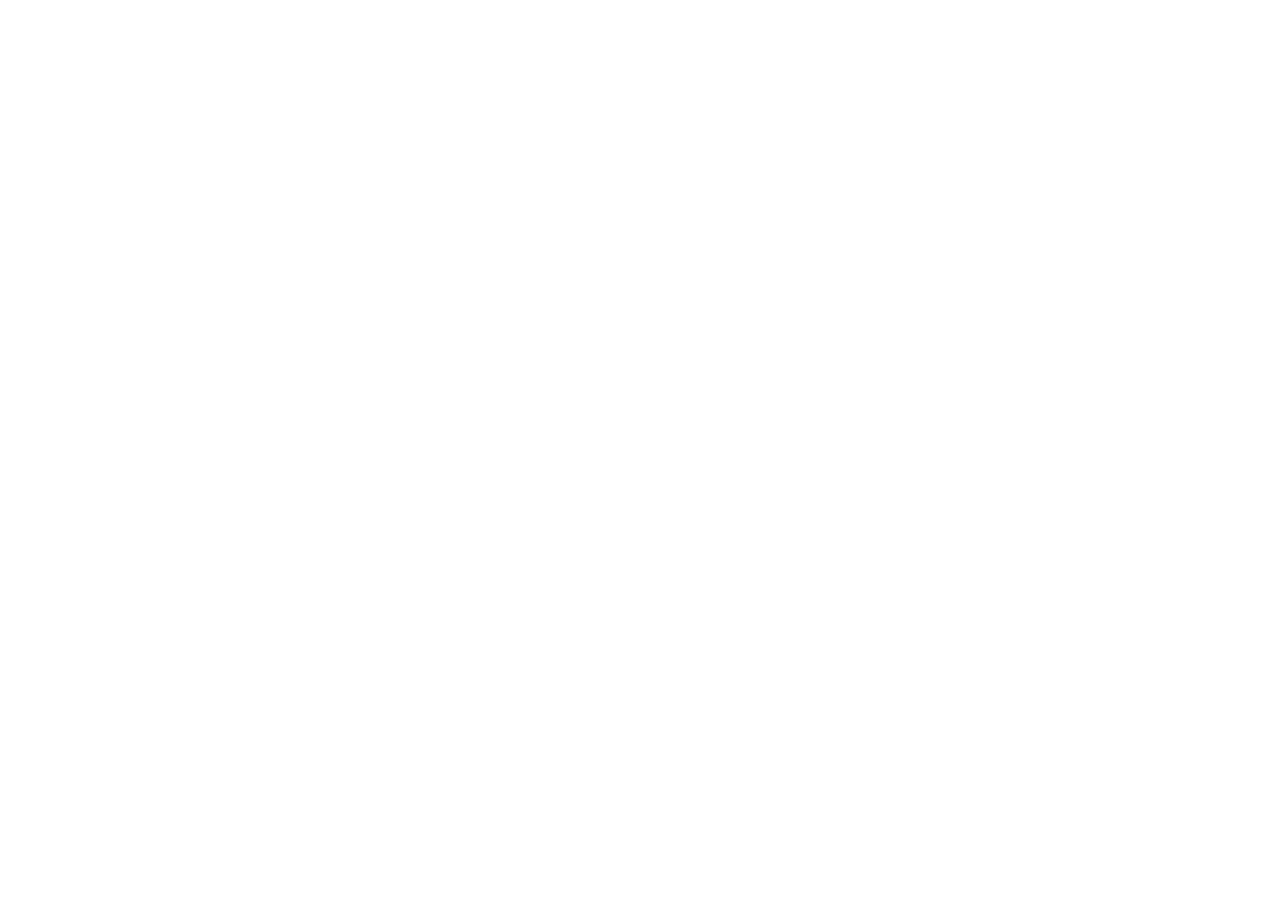
==== index.html @ 327f7806 "базовый коммит" ====
<!DOCTYPE html>
<html lang="en">
<head>
    <meta charset="UTF-8">
    <meta name="viewport" content="width=device-width, initial-scale=1.0">
    <title>Saveurus de Maman | Home</title>
    <!-- styles -->
    <link rel="stylesheet" href="/styles/normalize.css">
    <!-- fonts -->
    <link rel="stylesheet" href="/styles/fonts.css">
    <!-- blocks -->
    <link rel="stylesheet" href="/styles/blocks/header.css">
    <!-- scripts -->
    <script src="/scripts/main.js"></script>
</head>
<body>
    
</body>
</html>
---- styles/fonts.css ----
@font-face {
    font-family: 'Crimson Text';
    src: url('../fonts/CrimsonText-Regular.woff2') format('woff2');
    font-weight: normal;
    font-style: normal;
    font-display: swap;
}

@font-face {
    font-family: 'Crimson Text';
    src: url('../fonts/CrimsonText-Bold.woff2') format('woff2');
    font-weight: bold;
    font-style: normal;
    font-display: swap;
}

@font-face {
    font-family: 'Manrope';
    src: url('../fonts/Manrope-ExtraLight.woff2') format('woff2');
    font-weight: 200;
    font-style: normal;
    font-display: swap;
}

@font-face {
    font-family: 'Manrope';
    src: url('../fonts/Manrope-Regular.woff2') format('woff2');
    font-weight: normal;
    font-style: normal;
    font-display: swap;
}

@font-face {
    font-family: 'Manrope';
    src: url('../fonts/Manrope-SemiBold.woff2') format('woff2');
    font-weight: 600;
    font-style: normal;
    font-display: swap;
}

@font-face {
    font-family: 'Manrope';
    src: url('../fonts/Manrope-Bold.woff2') format('woff2');
    font-weight: bold;
    font-style: normal;
    font-display: swap;
}

@font-face {
    font-family: 'Manrope';
    src: url('../fonts/Manrope-Medium.woff2') format('woff2');
    font-weight: 500;
    font-style: normal;
    font-display: swap;
}

@font-face {
    font-family: 'Playfair Display';
    src: url('../fonts/PlayfairDisplay-Bold.woff2') format('woff2');
    font-weight: bold;
    font-style: normal;
    font-display: swap;
}

@font-face {
    font-family: 'Avenir Next Cyr';
    src: url('../fonts/AvenirNextCyr-Regular.woff2') format('woff2');
    font-weight: normal;
    font-style: normal;
    font-display: swap;
}
---- styles/blocks/header.css ----
.header {
    background-color: #fff;
    padding-top: 8px;
    padding-bottom: 8px;
    max-height: 100px;
}

.container {
    max-width: 1200px;
    margin: 0 auto;
    display: flex;
    justify-content: space-between;
    align-items: center;
    height: 100%;
}

.header-row {
    display: flex;
    align-items: center;
    flex-direction: row;
    flex-wrap: nowrap;
    width: 100%;
}

/* Navbar */

.header-logo img {
    max-height: 84px;
    max-width: 154px;
    padding-right: 30px;
}

.header-nav {
    flex-grow: 1;
    margin: 0 20px;
}

.header-menu {
    list-style: none;
    padding: 0;
    display: flex;
    position: relative;
}

.header-menu>li {
    position: relative;
    margin: 0 15px;
}

.header-menu a {
    text-decoration: none;
    padding: 10px;
}

.header-dropdown-menu {
    display: none;
    position: absolute;
    top: 100%;
    left: 0;
    background: white;
    border: 1px solid #eaeaea;
    box-shadow: 0 2px 10px rgba(0, 0, 0, 0.1);
    z-index: 1000;
}

.header-menu>li:hover .header-dropdown-menu {
    display: block;
}

.header-dropdown-menu-item {
    padding: 10px;
}

/* .header-dropdown-menu-item a {
    color: #333;
} */

/* Telephone */

.header-tel-basket {
    display: flex;
    align-items: center;
    justify-content: space-between;
    gap: 5%;
    max-width: 349px;
    max-height: 48px;
}

.header-tel {
    display: flex;
    align-items: center;
    justify-content: flex-start;
    flex-direction: row;
    gap: 5px;
    margin-right: 20px;
    max-width: 196px;
    max-height: 41px;
}

.header-tel-icon img {
    max-width: 36px;
    max-height: 36px;
}

.header-tel-info {
    max-width: 155px;
    max-height: 41px;
    gap: 3px;
    flex-direction: column;
}

.header-tel-info a {
    font-weight: 500;
}

.header-work-span {
    font-size: 12px;
    color: #b7b7b7;
}

/* Basket */

.header-basket-group {
    display: flex;
    align-items: center;
    justify-content: flex-start;
    flex-direction: row;
    gap: 9px;
    border: 1px solid #F5F5F5;
    background-color: #F5F5F5;
    border-radius: 6px;
    padding: 6px 16px;
    max-width: 130px;
    max-height: 48px;
    position: relative;
}

.header-basket-group p {
    margin: 0 5px;
    font-size: 14px;
    flex-wrap: nowrap;
}

.header-basket-group .rectangle {
    border-radius: 4px;
    width: 1px;
    height: 24px;
    background-color: white;
}

.shopping-cart-link {
    display: block;
    position: relative;
}

.shopping-cart-link .cart-block-icon:before {
    content: '';
    width: 28px;
    height: 30px;
    background: url(/icons/shopping-bag-icon.svg) no-repeat center;
    background-size: cover;
    display: inline-block;
}

.shopping-cart-link .shop-count {
    background: #1B1B1B;
    border-radius: 50%;
    width: 16px;
    height: 16px;
    line-height: 17px;
    font-size: 12px;
    font-weight: 500;
    text-align: center;
    display: inline-block;
    color: white;
    position: absolute;
    top: -4px;
    right: -4px;
}

/* Responsive styles */

/* @media (max-width: 768px) {
    .header-row {
        flex-direction: column;
        align-items: flex-start;
    }

    .header-menu {
        flex-direction: column;
        align-items: flex-start;
    }

    .header-tel-basket {
        flex-direction: column;
        align-items: flex-start;
    }
} */
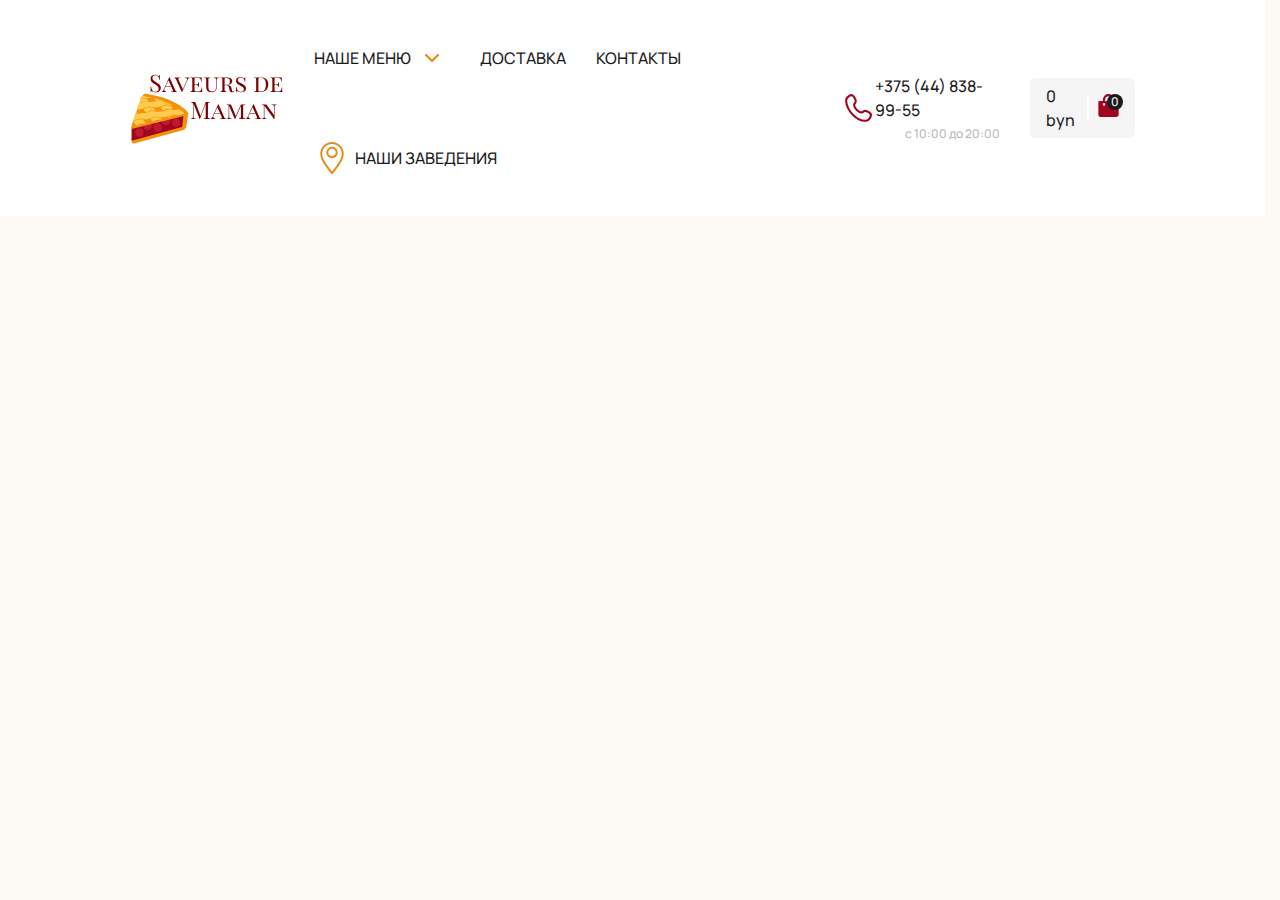
==== commit 73d411ce: "готов неадаптивный header" ====
--- a/index.html
+++ b/index.html
@@ -6,6 +6,7 @@
     <title>Saveurus de Maman | Home</title>
     <!-- styles -->
     <link rel="stylesheet" href="/styles/normalize.css">
+    <link rel="stylesheet" href="/styles/stylesheet.css">
     <!-- fonts -->
     <link rel="stylesheet" href="/styles/fonts.css">
     <!-- blocks -->
@@ -14,6 +15,77 @@
     <script src="/scripts/main.js"></script>
 </head>
 <body>
-    
+    <header class="header">
+        <div class="header-logo-menu">
+            <a href="/" class="header-logo">
+                <img 
+                    class="header-logo-image"
+                    src="/images/logo/logo.svg" 
+                    alt="Saveurus Logo"
+                    width="154" height="84" loading="lazy" 
+                />
+            </a>
+            <nav class="header-menu">
+                <ul class="header-menu-list">
+                    <li class="header-menu-item header-subnav">
+                        <a href="/" class="header-menu-link">
+                            Наше меню
+                            <img class="header-our-menu-icon" src="/icons/more-icon.svg" alt="More Icon" width="36" height="36" loading="lazy" />
+                        </a>
+                        <div class="header-subnav-content">
+                            <a href="#pirog">Пироги</a>
+                            <a href="#konditerskie">Кондитерские изделия</a>
+                            <a href="#vypechka">Выпечка</a>
+                            <a href="#torty">Торты и тарты</a>
+                        </div>
+                    </li>
+                    <li class="header-menu-item">
+                        <a href="/" class="header-menu-link">
+                            Доставка
+                        </a>
+                    </li>
+                    <li class="header-menu-item">
+                        <a href="/" class="header-menu-link">
+                            Контакты
+                        </a>
+                    </li>
+                    <li class="header-menu-item">
+                        <a href="/" class="header-menu-link">
+                            <img 
+                                class="header-map-icon" 
+                                src="/icons/map-marker-icon.svg" 
+                                alt="Map Icon" 
+                                width="36" height="36" loading="lazy" 
+                            />
+                            Наши заведения
+                        </a>
+                    </li>
+                </ul>
+            </nav>
+        </div>
+        <div class="header-actions">
+            <div class="header-telephone-group">
+                <a href="tel:+375448389955" class="header-telephone-link">
+                    <img src="/icons/telephone-icon.svg" alt="Telephone Icon" class="header-telephone-icon" loading="lazy">
+                </a>
+                <div class="header-telephone-details">
+                    <a href="tel:+375448389955" class="header-telephone-link">
+                        <span class="header-telephone-span">+375 (44) 838-99-55</span>
+                    </a>
+                    <span class="header-hours">с 10:00 до 20:00</span>
+                </div>
+            </div>
+            <div class="header-basket-group">
+                <p class="header-basket-cost">0 byn</p>
+                <div class="basket-separator"></div>
+                <div class="header-basket-icon">
+                    <button class="button" type="header-basket-button button">
+                        <img src="/icons/shopping-bag-icon.svg" alt="Basket Icon" class="header-basket" loading="lazy">
+                    </button>
+                    <span class="basket-item-count">0</span>
+                </div>
+            </div>
+        </div>
+    </header>
 </body>
 </html>--- a/styles/stylesheet.css
+++ b/styles/stylesheet.css
@@ -0,0 +1,98 @@
+:root {
+    /* ------ Colors ------ */
+
+    /* base */
+    --color-dark: #1B1B1B;
+    --color-white: #FFFFFF;
+
+    /* bg */
+    --color-floral-white: #FDF9F3;
+    --color-champagne: #ECDBC2;
+
+    /* icons, btns, h, counters */
+    --color-carrot-orange: #E68C1A;
+    --color-madder: #A0041E;
+    --color-white-smoke: #F5F5F5;
+    --color-btn20: rgba(230, 140, 26, 0.7);
+
+    /* special text style, counters */
+    --color-silver: #B7B7B7;
+    --color-platinum: #E2E1E1;
+
+    /* ------ Fonts ------ */
+    --font-family: "Manrope", sans-serif;
+    --second-family: "Avenir Next", sans-serif;
+    --third-family: "Crimson Text", sans-serif;
+    --font3: "Playfair Display SC", sans-serif;
+    
+    /* ------ Styles ------ */
+
+    /* --- Container --- */
+    --container-width: 1200px;
+    --container-padding-x: 10px;
+
+    --transition-duration: 0.2s;
+    --transition-arrow: 0.5s;
+
+    /* --- Btns --- */
+
+    /* border radius */
+    --btn20-border-radius: 20px;
+    /* also for btns, contact data, counter */
+    --btn10-border-radius: 10px;
+    --btn4-border-radius: 4px;
+
+    /* paddings */
+    --btn20-padding: 10px 20px;
+    --btn10-padding: 6px 20px;
+    --btn4-padding: 10px 52px;
+
+    /* other */
+    /* also for partner logos */
+    --btn10-box-shadow: 0 2px 20px 0 rgba(0, 0, 0, 0.25);
+
+    /* --- Basket --- */
+    --basket-box-shadow: 0 8px 40px 0 rgba(0, 0, 0, 0.12);
+
+    /* --- Counters --- */
+    --counter-border: 1px solid var(--color-silver);
+    --counter-padding: 2px 12px;
+
+    /* ------ Other ------ */
+
+    --input-height: 48px;
+}
+
+body {
+    font-family: var(--font-family);
+    font-size: 16px;
+    font-weight: 400;
+    /*  */
+    line-height: 1.5;
+    color: var(--color-dark);
+    background-color: var(--color-floral-white);
+}
+
+.container {
+    max-width: calc(var(--container-width) + var(--container-padding-x) * 2);
+    margin-inline: auto;
+    padding-inline: var(--container-padding-x);
+}
+
+h1, h2, h3, h4, h5, h6 {
+    font-weight: 700;
+    text-transform: uppercase;
+}
+
+a:hover {
+    /* davy's gray */
+    color: #4F4B48;
+}
+
+a,
+button,
+input,
+textarea,
+svg * {
+    transition-duration: var(--transition-duration);
+}--- a/styles/blocks/header.css
+++ b/styles/blocks/header.css
@@ -1,198 +1,157 @@
 .header {
-    background-color: #fff;
-    padding-top: 8px;
-    padding-bottom: 8px;
-    max-height: 100px;
-}
-
-.container {
-    max-width: 1200px;
-    margin: 0 auto;
     display: flex;
     justify-content: space-between;
     align-items: center;
-    height: 100%;
+    column-gap: 65px;
+    background-color: var(--color-white);
+    padding: 8px 130px;
+    /* padding-top: 8px;
+    padding-bottom: 8px;
+    padding-inline: 130px; */
+    font-weight: 500;
 }
 
-.header-row {
+/* ------ Menu and Logo ------ */
+
+.header-logo-menu {
     display: flex;
     align-items: center;
-    flex-direction: row;
-    flex-wrap: nowrap;
-    width: 100%;
+    justify-content: space-between;
+    column-gap: 30px;
 }
 
-/* Navbar */
-
-.header-logo img {
-    max-height: 84px;
-    max-width: 154px;
-    padding-right: 30px;
+.header-logo {
+    flex-shrink: 0;
 }
 
-.header-nav {
-    flex-grow: 1;
-    margin: 0 20px;
+.header-menu-list {
+    display: flex;
+    flex-wrap: wrap;
+    column-gap: 30px;
 }
 
-.header-menu {
-    list-style: none;
-    padding: 0;
-    display: flex;
+.header-menu-link {
+    display: inline-flex;
+    height: 100px;
+    align-items: center;
+    column-gap: 30px;
+    text-transform: uppercase;
+}
+
+.header-menu-link:first-child {
+    column-gap: 3px;
+}
+
+.header-menu-link:last-child {
+    column-gap: 5px;
+}
+
+.header-subnav:hover .header-our-menu-icon,
+.header-menu-link:hover .header-our-menu-icon {
+    transform: rotate(180deg);
+    transition: var(--transition-arrow);
+}
+
+/* ------ Subnav ------ */
+
+.header-subnav {
     position: relative;
 }
 
-.header-menu>li {
-    position: relative;
-    margin: 0 15px;
+.header-subnav-content {
+    display: none;
+    position: absolute;
+    left: 0;
+    background-color: var(--color-white);
+    width: 210px;
+    z-index: 1;
 }
 
-.header-menu a {
-    text-decoration: none;
-    padding: 10px;
-}
-
-.header-dropdown-menu {
-    display: none;
-    position: absolute;
-    top: 100%;
-    left: 0;
-    background: white;
-    border: 1px solid #eaeaea;
-    box-shadow: 0 2px 10px rgba(0, 0, 0, 0.1);
-    z-index: 1000;
-}
-
-.header-menu>li:hover .header-dropdown-menu {
+.header-subnav:hover .header-subnav-content {
     display: block;
 }
 
-.header-dropdown-menu-item {
-    padding: 10px;
+.header-subnav-content a {
+    display: block;
+    padding: 12px;
 }
 
-/* .header-dropdown-menu-item a {
-    color: #333;
-} */
+.header-subnav-content a:hover {
+    color: var(--color-madder);
+    transition-duration: var(--transition-duration);
+}
 
-/* Telephone */
+/* ------ Telephone ------ */
 
-.header-tel-basket {
+.header-actions {
     display: flex;
     align-items: center;
     justify-content: space-between;
-    gap: 5%;
-    max-width: 349px;
-    max-height: 48px;
+    column-gap: 30px;
 }
 
-.header-tel {
+.header-telephone-group {
     display: flex;
     align-items: center;
-    justify-content: flex-start;
-    flex-direction: row;
-    gap: 5px;
-    margin-right: 20px;
-    max-width: 196px;
-    max-height: 41px;
+    justify-content: space-between;
 }
 
-.header-tel-icon img {
-    max-width: 36px;
-    max-height: 36px;
+.header-telephone-link {
+    display: flex;
+    align-items: center;
 }
 
-.header-tel-info {
-    max-width: 155px;
-    max-height: 41px;
-    gap: 3px;
+.header-telephone-icon {
+    height: 100%;
+    margin-right: 5px;
+}
+
+.header-telephone-details {
+    display: flex;
     flex-direction: column;
 }
 
-.header-tel-info a {
-    font-weight: 500;
+.header-hours {
+    color: var(--color-silver);
+    font-size: 12px;
+    margin-top: 3px;
+    align-self: flex-end;
 }
 
-.header-work-span {
-    font-size: 12px;
-    color: #b7b7b7;
-}
-
-/* Basket */
+/* ------ Basket ------ */
 
 .header-basket-group {
     display: flex;
     align-items: center;
-    justify-content: flex-start;
-    flex-direction: row;
+    justify-content: space-between;
     gap: 9px;
-    border: 1px solid #F5F5F5;
-    background-color: #F5F5F5;
     border-radius: 6px;
     padding: 6px 16px;
-    max-width: 130px;
-    max-height: 48px;
+    background-color: var(--color-white-smoke);
+}
+
+.basket-separator {
+    background-color: var(--color-white);
+    border-radius: 4px;
+    width: 2px;
+    height: 24px;
+}
+
+.header-basket-icon {
     position: relative;
 }
 
-.header-basket-group p {
-    margin: 0 5px;
-    font-size: 14px;
-    flex-wrap: nowrap;
-}
-
-.header-basket-group .rectangle {
-    border-radius: 4px;
-    width: 1px;
-    height: 24px;
-    background-color: white;
-}
-
-.shopping-cart-link {
-    display: block;
-    position: relative;
-}
-
-.shopping-cart-link .cart-block-icon:before {
-    content: '';
-    width: 28px;
-    height: 30px;
-    background: url(/icons/shopping-bag-icon.svg) no-repeat center;
-    background-size: cover;
-    display: inline-block;
-}
-
-.shopping-cart-link .shop-count {
-    background: #1B1B1B;
-    border-radius: 50%;
+.basket-item-count {
+    display: flex;
     width: 16px;
     height: 16px;
-    line-height: 17px;
+    border-radius: 100%;
+    color: var(--color-white);
+    background-color: var(--color-dark);
     font-size: 12px;
-    font-weight: 500;
-    text-align: center;
-    display: inline-block;
-    color: white;
+    justify-content: center;
+    align-items: center;
     position: absolute;
-    top: -4px;
-    right: -4px;
-}
-
-/* Responsive styles */
-
-/* @media (max-width: 768px) {
-    .header-row {
-        flex-direction: column;
-        align-items: flex-start;
-    }
-
-    .header-menu {
-        flex-direction: column;
-        align-items: flex-start;
-    }
-
-    .header-tel-basket {
-        flex-direction: column;
-        align-items: flex-start;
-    }
-} */+    top: 0%;
+    right: -20%;
+}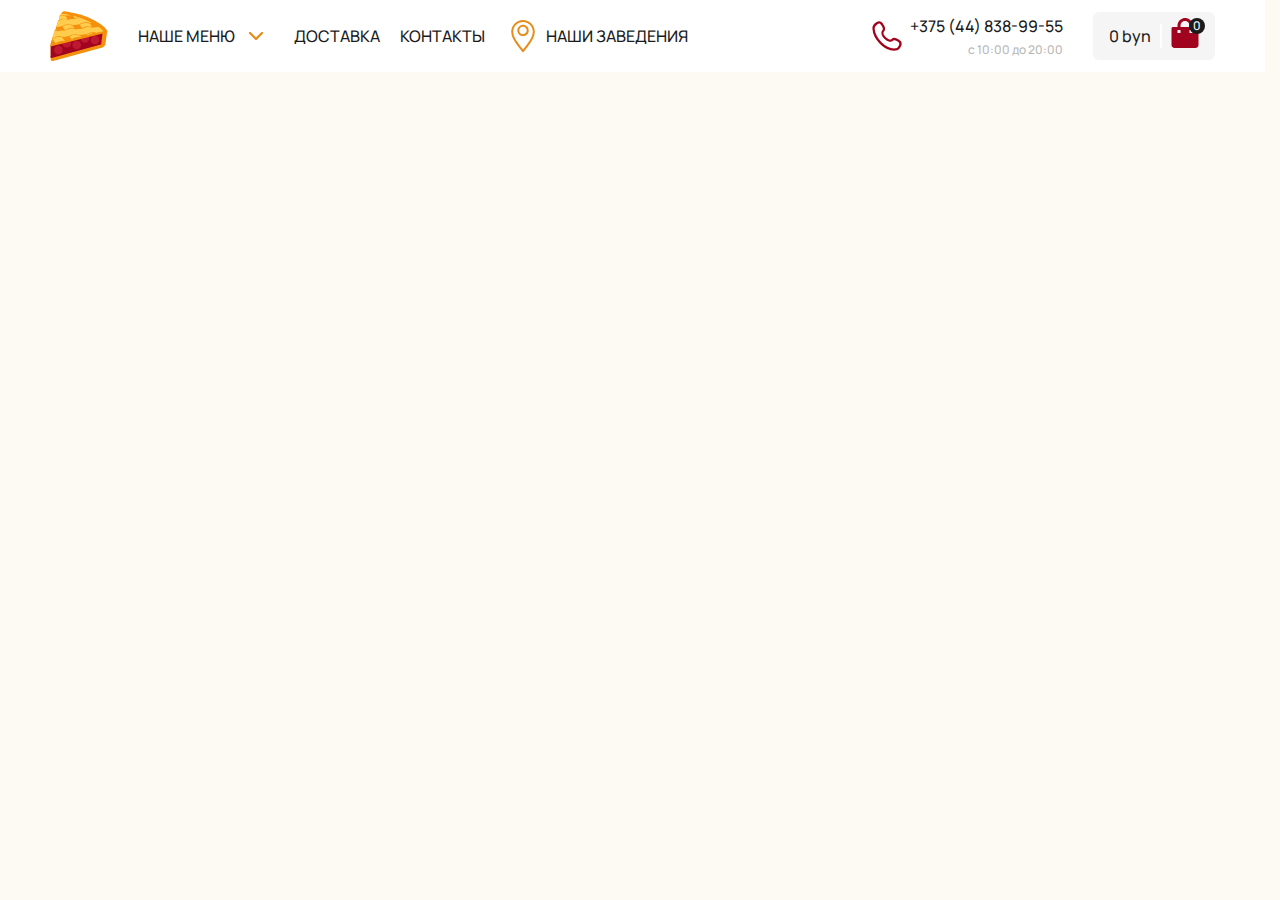
==== commit b9f8a01c: "header адаптивен, но еще не рабочий" ====
--- a/index.html
+++ b/index.html
@@ -7,6 +7,7 @@
     <!-- styles -->
     <link rel="stylesheet" href="/styles/normalize.css">
     <link rel="stylesheet" href="/styles/stylesheet.css">
+    <link rel="stylesheet" href="/styles/blocks/hero.css">
     <!-- fonts -->
     <link rel="stylesheet" href="/styles/fonts.css">
     <!-- blocks -->
@@ -15,14 +16,21 @@
     <script src="/scripts/main.js"></script>
 </head>
 <body>
+    <!-- Header -->
     <header class="header">
         <div class="header-logo-menu">
             <a href="/" class="header-logo">
                 <img 
+                    class="header-logo-min-image"
+                    src="/images/logo/min-logo.svg" 
+                    alt="Saveurus Logo"
+                    loading="lazy" 
+                />
+                <img 
                     class="header-logo-image"
                     src="/images/logo/logo.svg" 
                     alt="Saveurus Logo"
-                    width="154" height="84" loading="lazy" 
+                    loading="lazy" 
                 />
             </a>
             <nav class="header-menu">
@@ -30,7 +38,7 @@
                     <li class="header-menu-item header-subnav">
                         <a href="/" class="header-menu-link">
                             Наше меню
-                            <img class="header-our-menu-icon" src="/icons/more-icon.svg" alt="More Icon" width="36" height="36" loading="lazy" />
+                            <img class="header-our-menu-icon" src="/icons/more-icon.svg" alt="More Icon" loading="lazy" />
                         </a>
                         <div class="header-subnav-content">
                             <a href="#pirog">Пироги</a>
@@ -55,7 +63,7 @@
                                 class="header-map-icon" 
                                 src="/icons/map-marker-icon.svg" 
                                 alt="Map Icon" 
-                                width="36" height="36" loading="lazy" 
+                                loading="lazy" 
                             />
                             Наши заведения
                         </a>
@@ -64,6 +72,7 @@
             </nav>
         </div>
         <div class="header-actions">
+            <img class="header-logo-sec-image" src="/images/logo/min-logo.svg" alt="Saveurus Logo" loading="lazy" />
             <div class="header-telephone-group">
                 <a href="tel:+375448389955" class="header-telephone-link">
                     <img src="/icons/telephone-icon.svg" alt="Telephone Icon" class="header-telephone-icon" loading="lazy">
@@ -79,13 +88,26 @@
                 <p class="header-basket-cost">0 byn</p>
                 <div class="basket-separator"></div>
                 <div class="header-basket-icon">
-                    <button class="button" type="header-basket-button button">
+                    <button class="button" type="header-basket-button">
                         <img src="/icons/shopping-bag-icon.svg" alt="Basket Icon" class="header-basket" loading="lazy">
                     </button>
                     <span class="basket-item-count">0</span>
                 </div>
             </div>
+            <button class="header-burger-button button">
+                <img src="/icons/burger-icon.svg" alt="Burger Icon" class="header-burger" loading="lazy">
+            </button>
         </div>
     </header>
+
+    <!-- Main -->
+    <!-- <main class="content">
+        <section class="hero">
+            <div class="hero-body">
+                <h1 class="hero-title">Saveurs de Maman</h1>
+                <img src="/images/hero-img.png" alt="Hero Image">
+            </div>
+        </section>
+    </main> -->
 </body>
 </html>--- a/styles/stylesheet.css
+++ b/styles/stylesheet.css
@@ -80,6 +80,7 @@
 }
 
 h1, h2, h3, h4, h5, h6 {
+    font-family: var(--font3);
     font-weight: 700;
     text-transform: uppercase;
 }
@@ -95,4 +96,11 @@
 textarea,
 svg * {
     transition-duration: var(--transition-duration);
+}
+
+button {
+    display: inline-flex;
+    align-items: center;
+    justify-content: center;
+    white-space: nowrap;
 }--- a/styles/blocks/hero.css
+++ b/styles/blocks/hero.css
@@ -0,0 +1,12 @@
+.hero-body {
+    display: flex;
+    justify-content: space-between;
+    align-items: center;
+    padding: 8px 130px;
+    gap: 40px;
+}
+
+.hero-title {
+    font-size: 128px;
+    color: var(--color-madder);
+}--- a/styles/blocks/header.css
+++ b/styles/blocks/header.css
@@ -5,9 +5,7 @@
     column-gap: 65px;
     background-color: var(--color-white);
     padding: 8px 130px;
-    /* padding-top: 8px;
-    padding-bottom: 8px;
-    padding-inline: 130px; */
+    max-height: 100px;
     font-weight: 500;
 }
 
@@ -32,7 +30,7 @@
 
 .header-menu-link {
     display: inline-flex;
-    height: 100px;
+    height: 50px;
     align-items: center;
     column-gap: 30px;
     text-transform: uppercase;
@@ -50,6 +48,19 @@
 .header-menu-link:hover .header-our-menu-icon {
     transform: rotate(180deg);
     transition: var(--transition-arrow);
+}
+
+.header-telephone-icon:hover {
+    opacity: 0.8;
+}
+
+.header-burger:hover {
+    opacity: 0.7;
+}
+
+.header-basket-icon:hover .basket-item-count,
+.header-basket-icon:hover .header-basket {
+    opacity: 0.8;
 }
 
 /* ------ Subnav ------ */
@@ -138,6 +149,7 @@
 }
 
 .header-basket-icon {
+    flex-shrink: 0;
     position: relative;
 }
 
@@ -154,4 +166,123 @@
     position: absolute;
     top: 0%;
     right: -20%;
+}
+
+/* ------ Media ------ */
+
+.header-logo-min-image, 
+.header-logo-sec-image, 
+.header-burger-button {
+    display: none;
+}
+
+@media (max-width: 1435px) {
+    .header {
+        padding: 10px 50px;
+    }
+
+    .header-menu-list {
+        column-gap: 20px;
+    }
+
+    .header-logo-image {
+        display: none;
+    }
+
+    .header-logo-min-image {
+        display: flex;
+    }
+}
+
+/* Laptop */
+
+@media (max-width: 1148px) {
+    .header {
+        column-gap: 50px;
+    }
+}
+
+@media (max-width: 1133px) {
+    .header {
+        column-gap: 40px;
+        padding: 10px 30px;
+    }
+
+    .header-logo-menu {
+        column-gap: 20px;
+    }
+
+    .header-menu-list {
+        column-gap: 14px;
+    }
+
+    .header-actions {
+        column-gap: 10px;
+    }
+
+    .header-basket-group {
+        padding: 6px 10px;
+    }
+}
+
+/* --- Tablet --- */
+
+@media (max-width: 768px) {
+    .header {
+        padding: 15px 20px;
+        column-gap: 52px;
+        height: 80px;
+    }
+
+    .header-logo-menu {
+        column-gap: 20px;
+    }
+
+    .header-menu-list {
+        justify-content: space-between;
+        width: 492px;
+    }
+
+    .header-actions {
+        column-gap: 14px;
+    }
+
+    .header-basket-group {
+        padding: 6px 14px;
+    }
+
+    .header-telephone-icon {
+        margin: 0;
+    }
+
+    .header-our-menu-icon,
+    .header-map-icon,
+    .header-telephone-details,
+    .header-basket-cost,
+    .basket-separator {
+        display: none;
+    }
+}
+
+/* --- Mobile --- */
+
+@media (max-width: 360px) {
+    .header {
+        height: 60px;
+    }
+
+    .header-logo-menu {
+        display: none;
+    }
+
+    .header-logo-sec-image,
+    .header-burger-button {
+        display: flex;
+    }
+
+    .header-actions {
+        justify-content: space-between;
+        gap: 22px;
+        width: 100%;
+    }
 }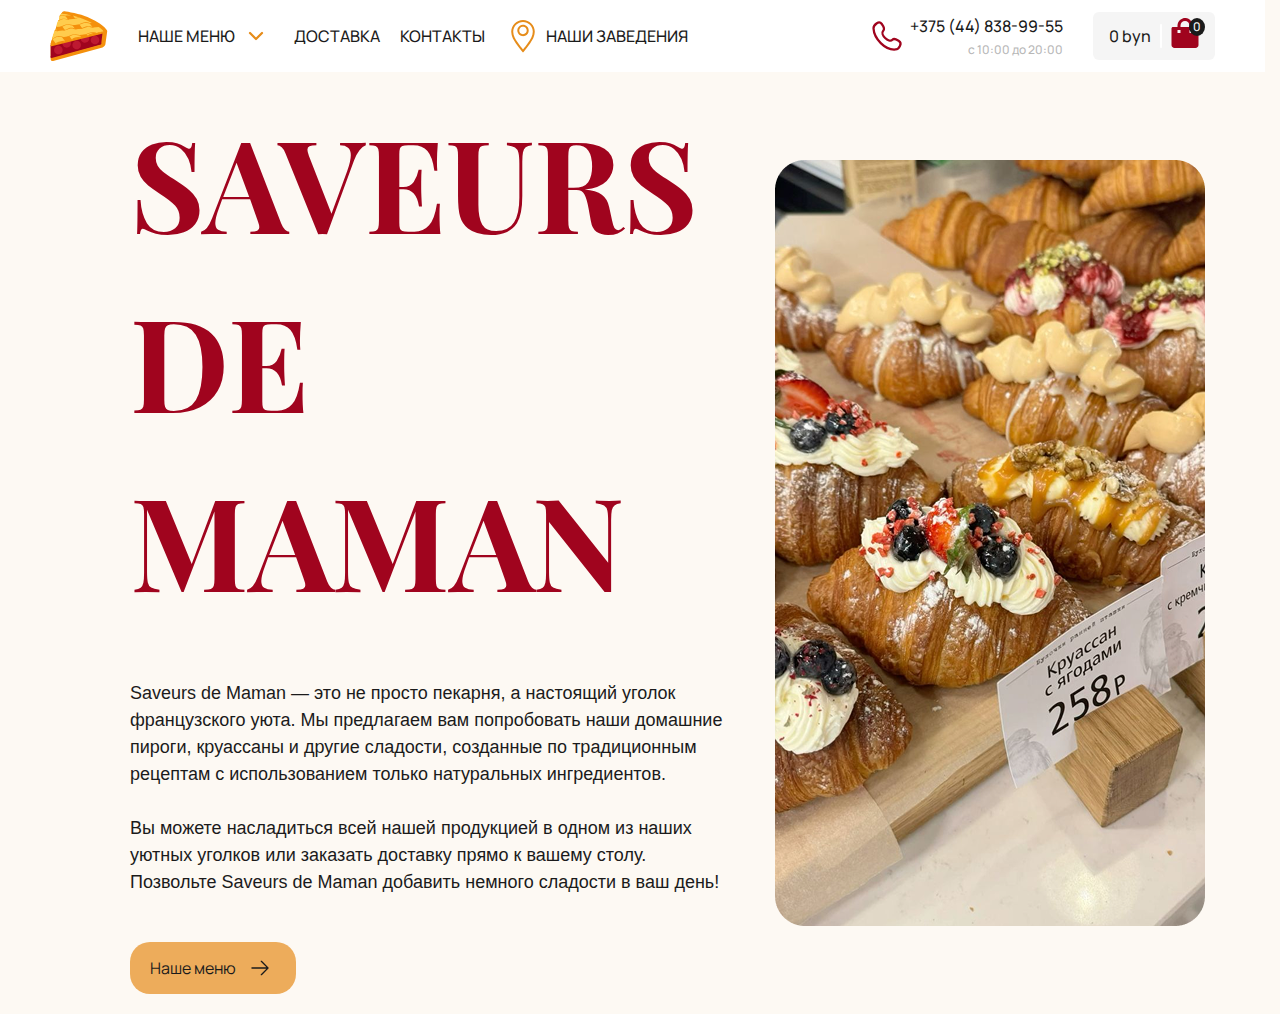
==== commit 8bab1c89: "добавлена первая адаптивная секция" ====
--- a/index.html
+++ b/index.html
@@ -88,26 +88,41 @@
                 <p class="header-basket-cost">0 byn</p>
                 <div class="basket-separator"></div>
                 <div class="header-basket-icon">
-                    <button class="button" type="header-basket-button">
+                    <button class="header-basket-button" type="button" title="Open basket">
+                        <span class="visually-hidden">Open basket</span>
                         <img src="/icons/shopping-bag-icon.svg" alt="Basket Icon" class="header-basket" loading="lazy">
                     </button>
                     <span class="basket-item-count">0</span>
                 </div>
             </div>
-            <button class="header-burger-button button">
+            <button class="header-burger-button button" type="button" title="Open menu">
+                        <span class="visually-hidden">Open menu</span>
                 <img src="/icons/burger-icon.svg" alt="Burger Icon" class="header-burger" loading="lazy">
             </button>
         </div>
     </header>
 
     <!-- Main -->
-    <!-- <main class="content">
+    <main class="content">
         <section class="hero">
             <div class="hero-body">
-                <h1 class="hero-title">Saveurs de Maman</h1>
+                <div class="hero-content">
+                    <div class="hero-h-text">
+                        <h1 class="hero-title">Saveurs de Maman</h1>
+                        <p class="hero-text">
+                            Saveurs de Maman — это не просто пекарня, а настоящий уголок французского уюта. Мы предлагаем вам попробовать наши домашние пироги, круассаны и другие сладости, созданные по традиционным рецептам с использованием только натуральных ингредиентов.
+                            <br/><br/>
+                            Вы можете насладиться всей нашей продукцией в одном из наших уютных уголков или заказать доставку прямо к вашему столу. Позвольте Saveurs de Maman добавить немного сладости в ваш день!
+                        </p> 
+                    </div>
+                    <button class="hero-button" type="button">
+                        Наше меню
+                        <img src="/icons/arrow-icon.svg" alt="Arrow Icon" class="hero-icon" loading="lazy">
+                    </button>
+                </div>
                 <img src="/images/hero-img.png" alt="Hero Image">
             </div>
         </section>
-    </main> -->
+    </main>
 </body>
 </html>--- a/styles/stylesheet.css
+++ b/styles/stylesheet.css
@@ -65,6 +65,7 @@
 
 body {
     font-family: var(--font-family);
+    /* font-size: min(1.11vw, 16px); */
     font-size: 16px;
     font-weight: 400;
     /*  */
@@ -103,4 +104,17 @@
     align-items: center;
     justify-content: center;
     white-space: nowrap;
+}
+
+.visually-hidden {
+    position: absolute;
+    width: 1px;
+    height: 1px;
+    margin: -1px;
+    border: 0;
+    padding: 0;
+    white-space: nowrap;
+    clip-path: inset (100%);
+    clip: rect(0 0 0 0);
+    overflow: hidden;
 }--- a/styles/blocks/hero.css
+++ b/styles/blocks/hero.css
@@ -2,11 +2,149 @@
     display: flex;
     justify-content: space-between;
     align-items: center;
-    padding: 8px 130px;
+    padding: 20px 60px 20px 130px;
     gap: 40px;
+    /* width: 1250px; */
+}
+
+.hero-content {
+    display: flex;
+    justify-content: space-between;
+    align-items: center;
+    flex-wrap: wrap;
+    gap: 46px;
+    /* width: 780px; */
+}
+
+/* ------ H and Text ------ */
+
+.hero-h-text {
+    display: flex;
+    justify-content: space-between;
+    align-items: center;
+    flex-wrap: wrap;
+    gap: 50px;
 }
 
 .hero-title {
-    font-size: 128px;
     color: var(--color-madder);
+    line-height: 140%;
+    font-size: clamp(128px, 8.88vw, 256px);
+}
+
+.hero-text {
+    font-size: clamp(18px, 1.25vw, 36px);
+    font-family: var(--second-family);
+}
+
+.hero-text,
+.hero-button {
+    font-weight: 400;
+}
+
+/* ------ Btn ------ */
+
+.hero-button {
+    display: flex;
+    justify-content: space-between;
+    align-items: center;
+    column-gap: 8px;
+    border-radius: var(--btn20-border-radius);
+    padding: var(--btn20-padding);
+    background-color: var(--color-btn20);
+}
+
+.hero-button:hover {
+    background-color: rgba(230, 140, 26, 0.6);
+}
+
+.hero-button:hover .hero-icon {
+    transform: translateX(8px);
+    transition: var(--transition-arrow);
+}
+
+/* ------ Media ------ */
+
+/* --- Tablet --- */
+
+@media (max-width: 768px) {
+    .hero-body {
+        padding: 20px 40px;
+    }
+
+    .hero-content {
+        gap: 21px;
+    }
+
+    .hero-h-text {
+        gap: 23px;
+    }
+
+    .hero-body img:not(.hero-icon) {
+        max-width: 300px;
+        max-height: 382px;
+    }
+
+    .hero-title {
+        font-size: clamp(40px, 5.2vw, 80px);
+    }
+
+    .hero-text {
+        font-size: clamp(12px, 1.56vw, 24px);
+    }
+
+    .hero-button {
+        gap: 6px;
+        border-radius: 12px;
+        padding: 6px 12px;
+        font-size: clamp(9px, 1.17vw, 18px);
+        width: 100px;
+        height: 30px;
+    }
+
+    .hero-icon {
+        width: 20px;
+        aspect-ratio: 1;
+    }
+
+    .hero-button:hover .hero-icon {
+        transform: none;
+    }
+}
+
+/* --- Mobile --- */
+
+@media (max-width: 360px) {
+    .hero-body {
+        /* сверху, по горизонтали, снизу */
+        padding: 50px 20px 10px;
+    }
+
+    .hero-content {
+        gap: 25px;
+    }
+
+    .hero-h-text {
+        gap: 20px;
+    }
+
+    .hero-body img:not(.hero-icon) {
+        display: none;
+    }
+
+    .hero-button {
+        gap: 6px;
+        border-radius: var(--btn20-border-radius);
+        padding: 6px 10px;
+        font-size: clamp(11px, 3.05vw, 22px);
+    }
+
+    .hero-icon {
+        width: 12px;
+        aspect-ratio: 1;
+    }
+
+    .hero-button:hover .hero-icon {
+        transform: none;
+    }
 }--- a/styles/fonts.css
+++ b/styles/fonts.css
@@ -55,14 +55,6 @@
 }
 
 @font-face {
-    font-family: 'Playfair Display';
-    src: url('../fonts/PlayfairDisplay-Bold.woff2') format('woff2');
-    font-weight: bold;
-    font-style: normal;
-    font-display: swap;
-}
-
-@font-face {
     font-family: 'Avenir Next Cyr';
     src: url('../fonts/AvenirNextCyr-Regular.woff2') format('woff2');
     font-weight: normal;
@@ -70,3 +62,10 @@
     font-display: swap;
 }
 
+@font-face {
+    font-family: 'Playfair Display SC';
+    src: url('../fonts/PlayfairDisplaySC-Bold.woff2') format('woff2');
+    font-weight: bold;
+    font-style: normal;
+    font-display: swap;
+}--- a/styles/blocks/header.css
+++ b/styles/blocks/header.css
@@ -156,7 +156,7 @@
 .basket-item-count {
     display: flex;
     width: 16px;
-    height: 16px;
+    aspect-ratio: 1;
     border-radius: 100%;
     color: var(--color-white);
     background-color: var(--color-dark);
